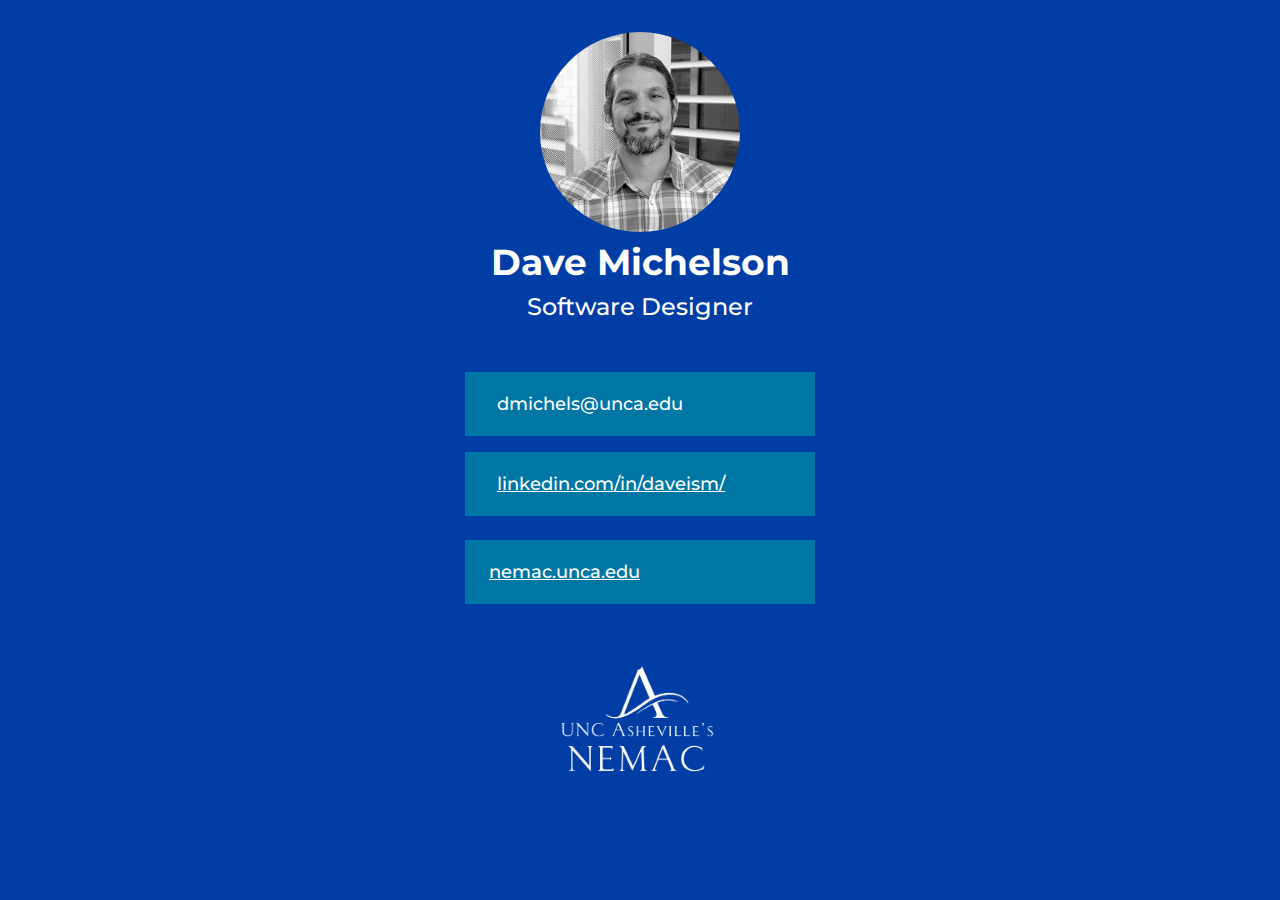
==== index.html @ eaa59938 "Update index.html" ====
<html lang="en">
<head>
  <meta charset="utf-8">
  <meta http-equiv="x-ua-compatible" content="ie=edge"/>
  <meta name="viewport" content="width=device-width, initial-scale=1, shrink-to-fit=no"/>
  <meta data-react-helmet="true" name="viewport" content="minimum-scale=1, initial-scale=1, width=device-width"/>
  <title>Dave Michelson Virtual Card</title>
  <meta name="description" content="Dave Michelson Virtual Card">
  <meta name="author" content="Daveism">
  <link href="https://fonts.googleapis.com/css?family=Montserrat&display=swap" rel="stylesheet">

  <link rel="stylesheet" href="https://cdnjs.cloudflare.com/ajax/libs/font-awesome/6.2.0/css/all.min.css" integrity="sha512-xh6O/CkQoPOWDdYTDqeRdPCVd1SpvCA9XXcUnZS2FmJNp1coAFzvtCN9BmamE+4aHK8yyUHUSCcJHgXloTyT2A==" crossorigin="anonymous" referrerpolicy="no-referrer" />

  <style>
  /*
  Figma Background for illustrative/preview purposes only.
  You can remove this style tag with no consequence
  */
  body {background: #003DA5; }

  a:link {
    color: #FFFFFF;
  }
  a:visited {
    color: #FFFFFF;
  }

</style>

</head>

<body style="background: #003DA5; font-family: 'Montserrat'; color: #FFFFFF"; height: 100%; width: 100%>
  <div style="display: flex; align-content: center; justify-content: center; flex-wrap: wrap;">
    <div style="max-width: 350px; max-height: 800px; padding: 8px; display: flex; align-content: center; justify-content: center; flex-wrap: wrap;">
      <div style="width: 100%; margin-top: 16px; display: flex; align-content: center; justify-content: center;">
        <img style="width: 200px; height: auto; border-radius: 200px;" src="./images/daveism.png" alt="daves pict">
      </div>
      <div style="width: 100%; margin-top: 8px; display: flex; align-items: center; justify-content: center;font-style: normal; font-weight: 700; font-size: 36px; line-height: 44px;">
        Dave Michelson
      </div>
      <div style="margin-top: 8px; width: 100%; display: flex; align-items: flex-start;; justify-content: center;font-style: normal; font-weight: 500; font-size: 24px; height: 64px;">
        Software Designer
      </div>
      <div style="background: #0076A5; margin-top: 16px; width: 100%; display: flex; align-items: center; justify-content: flex-start;font-style: normal; font-weight: 500; font-size: 18px; height: 64px;">
        <i class="fa-solid fa-envelope" style="padding-left: 16px; padding-right: 16px;"></i><span >dmichels@unca.edu</span>
      </div>
      <div style="background: #0076A5; margin-top: 16px; width: 100%; display: flex; align-items: center; justify-content: flex-start;font-style: normal; font-weight: 500; font-size: 18px; height: 64px;">
        <i class="fa-brands fa-linkedin" style="padding-left: 16px; padding-right: 16px;"></i><a href="https://www.linkedin.com/in/daveism/"  >linkedin.com/in/daveism/</a>
      </div>
      <div style="background: #0076A5; margin-top: 24px; width: 100%; display: flex; align-items: center; justify-content: flex-start;font-style: normal; font-weight: 500; font-size: 18px; height: 64px;">
        <i class="fa-solid fa-globe" style="padding-left: 16px; padding-right: 8px;"></i><a href="https://nemac.unca.edu/"  >nemac.unca.edu</a>
      </div>

      <div style="width: 100%; margin-top: 40px; display: flex; align-content: center; justify-content: center;">
        <img style="width: 200px; height: auto;" src="./images/nemac.png" alt="nemac log">
      </div>

    </div>
  </div>
</body>
</html>
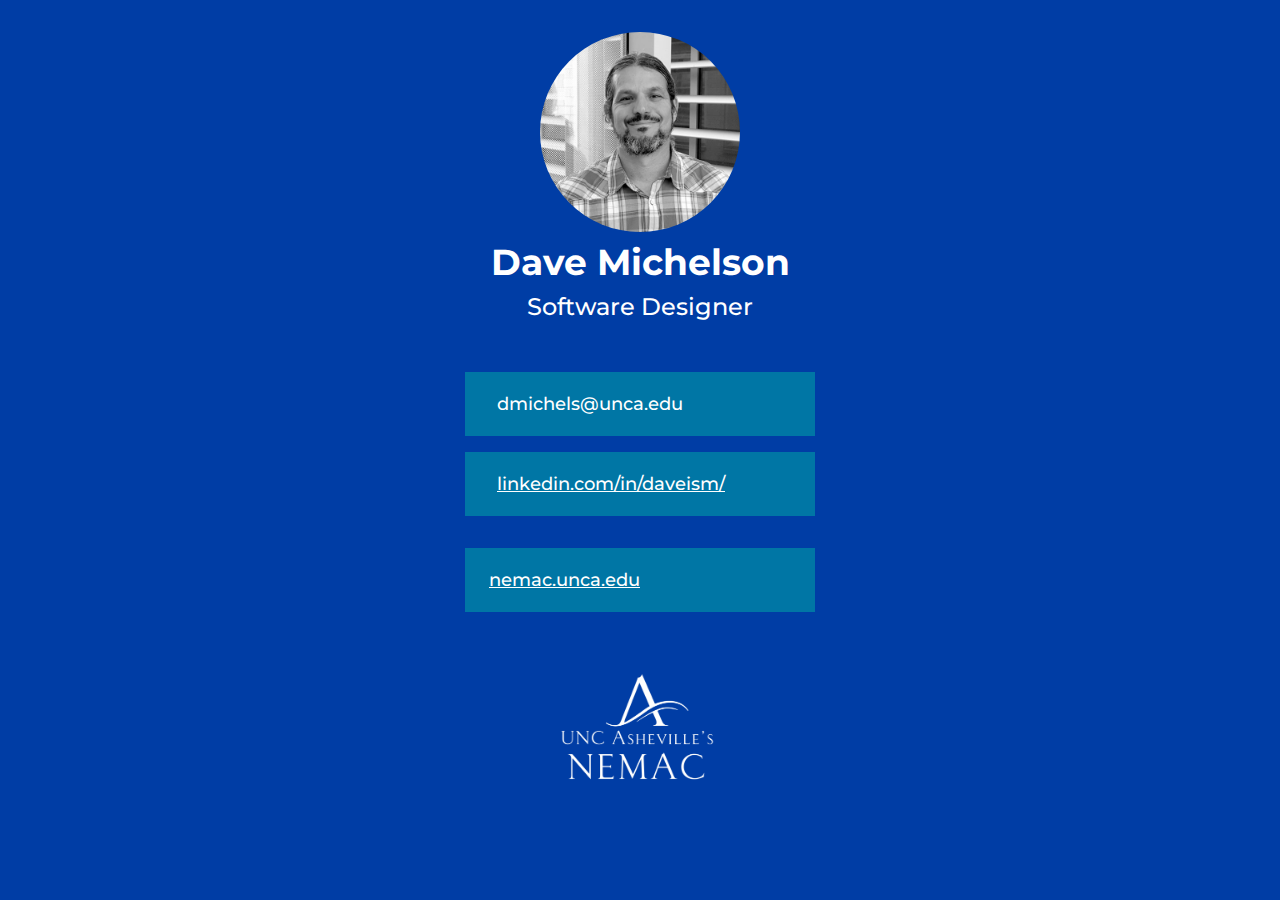
==== commit dfdb1142: "Update index.html" ====
--- a/index.html
+++ b/index.html
@@ -47,7 +47,7 @@
       <div style="background: #0076A5; margin-top: 16px; width: 100%; display: flex; align-items: center; justify-content: flex-start;font-style: normal; font-weight: 500; font-size: 18px; height: 64px;">
         <i class="fa-brands fa-linkedin" style="padding-left: 16px; padding-right: 16px;"></i><a href="https://www.linkedin.com/in/daveism/"  >linkedin.com/in/daveism/</a>
       </div>
-      <div style="background: #0076A5; margin-top: 24px; width: 100%; display: flex; align-items: center; justify-content: flex-start;font-style: normal; font-weight: 500; font-size: 18px; height: 64px;">
+      <div style="background: #0076A5; margin-top: 32px; width: 100%; display: flex; align-items: center; justify-content: flex-start;font-style: normal; font-weight: 500; font-size: 18px; height: 64px;">
         <i class="fa-solid fa-globe" style="padding-left: 16px; padding-right: 8px;"></i><a href="https://nemac.unca.edu/"  >nemac.unca.edu</a>
       </div>
 
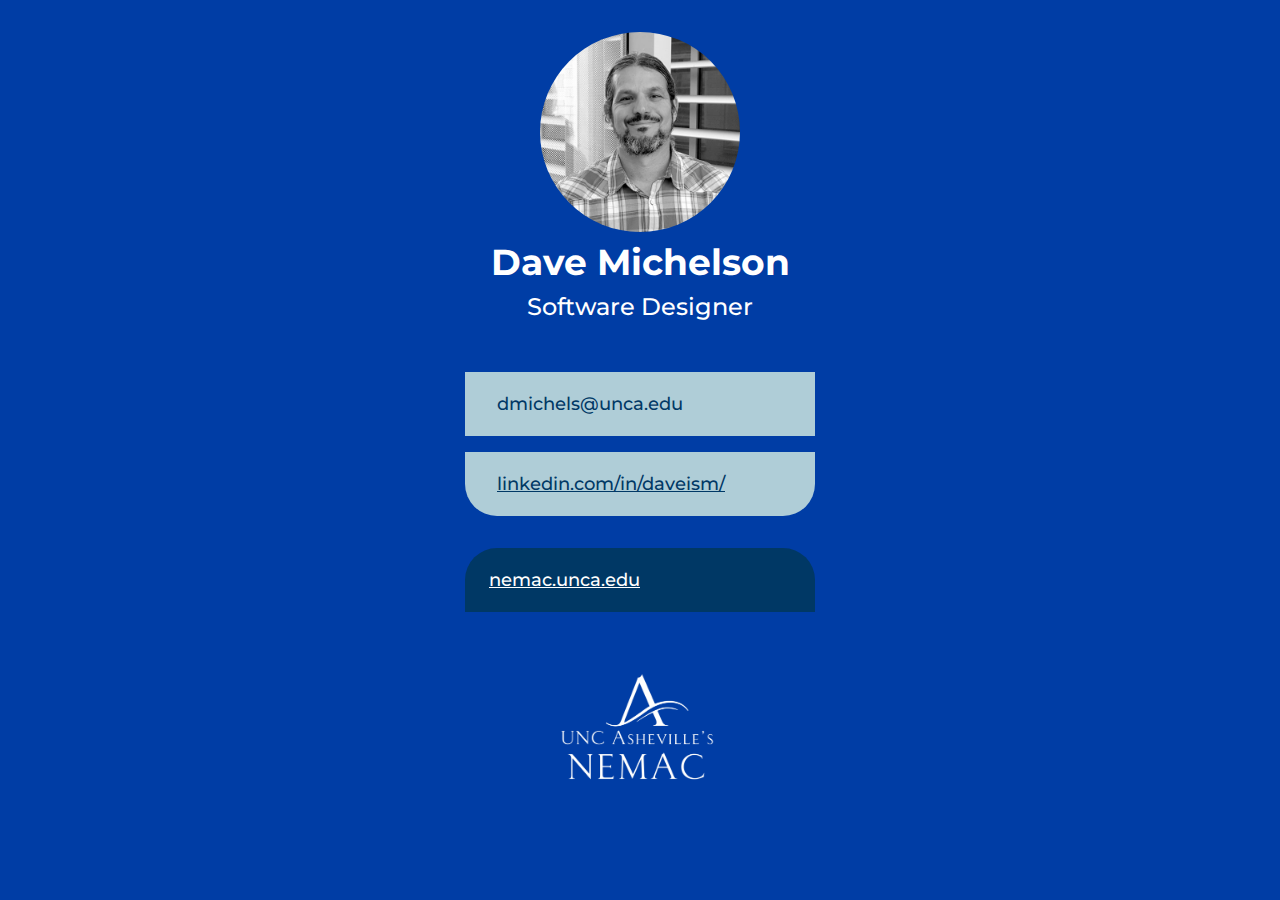
==== commit 6ae6f162: "a" ====
--- a/index.html
+++ b/index.html
@@ -19,10 +19,19 @@
   body {background: #003DA5; }
 
   a:link {
+    color: #003865;
+  }
+  a:visited {
+    color: #003865;
+  }
+
+  a.light:link {
     color: #FFFFFF;
   }
-  a:visited {
+
+  a.light:visited {
     color: #FFFFFF;
+  }
   }
 
 </style>
@@ -41,14 +50,16 @@
       <div style="margin-top: 8px; width: 100%; display: flex; align-items: flex-start;; justify-content: center;font-style: normal; font-weight: 500; font-size: 24px; height: 64px;">
         Software Designer
       </div>
-      <div style="background: #0076A5; margin-top: 16px; width: 100%; display: flex; align-items: center; justify-content: flex-start;font-style: normal; font-weight: 500; font-size: 18px; height: 64px;">
+
+      <div style="color: #003865; border-radius: 0px 0px 0px 0px; background: #AFCDD7; margin-top: 16px; width: 100%; display: flex; align-items: center; justify-content: flex-start;font-style: normal; font-weight: 500; font-size: 18px; height: 64px;">
         <i class="fa-solid fa-envelope" style="padding-left: 16px; padding-right: 16px;"></i><span >dmichels@unca.edu</span>
       </div>
-      <div style="background: #0076A5; margin-top: 16px; width: 100%; display: flex; align-items: center; justify-content: flex-start;font-style: normal; font-weight: 500; font-size: 18px; height: 64px;">
+      <div style="color: #003865; border-radius: 0px 0px 32px 32px; background: #AFCDD7; margin-top: 16px; width: 100%; display: flex; align-items: center; justify-content: flex-start;font-style: normal; font-weight: 500; font-size: 18px; height: 64px;">
         <i class="fa-brands fa-linkedin" style="padding-left: 16px; padding-right: 16px;"></i><a href="https://www.linkedin.com/in/daveism/"  >linkedin.com/in/daveism/</a>
       </div>
-      <div style="background: #0076A5; margin-top: 32px; width: 100%; display: flex; align-items: center; justify-content: flex-start;font-style: normal; font-weight: 500; font-size: 18px; height: 64px;">
-        <i class="fa-solid fa-globe" style="padding-left: 16px; padding-right: 8px;"></i><a href="https://nemac.unca.edu/"  >nemac.unca.edu</a>
+
+      <div style="color: #FFFFFF; border-radius: 32px 32px 0px 0px; background: #003865; margin-top: 32px; width: 100%; display: flex; align-items: center; justify-content: flex-start;font-style: normal; font-weight: 500; font-size: 18px; height: 64px;">
+        <i class="fa-solid fa-globe" style="padding-left: 16px; padding-right: 8px;"></i><a class="light" href="https://nemac.unca.edu/"  >nemac.unca.edu</a>
       </div>
 
       <div style="width: 100%; margin-top: 40px; display: flex; align-content: center; justify-content: center;">
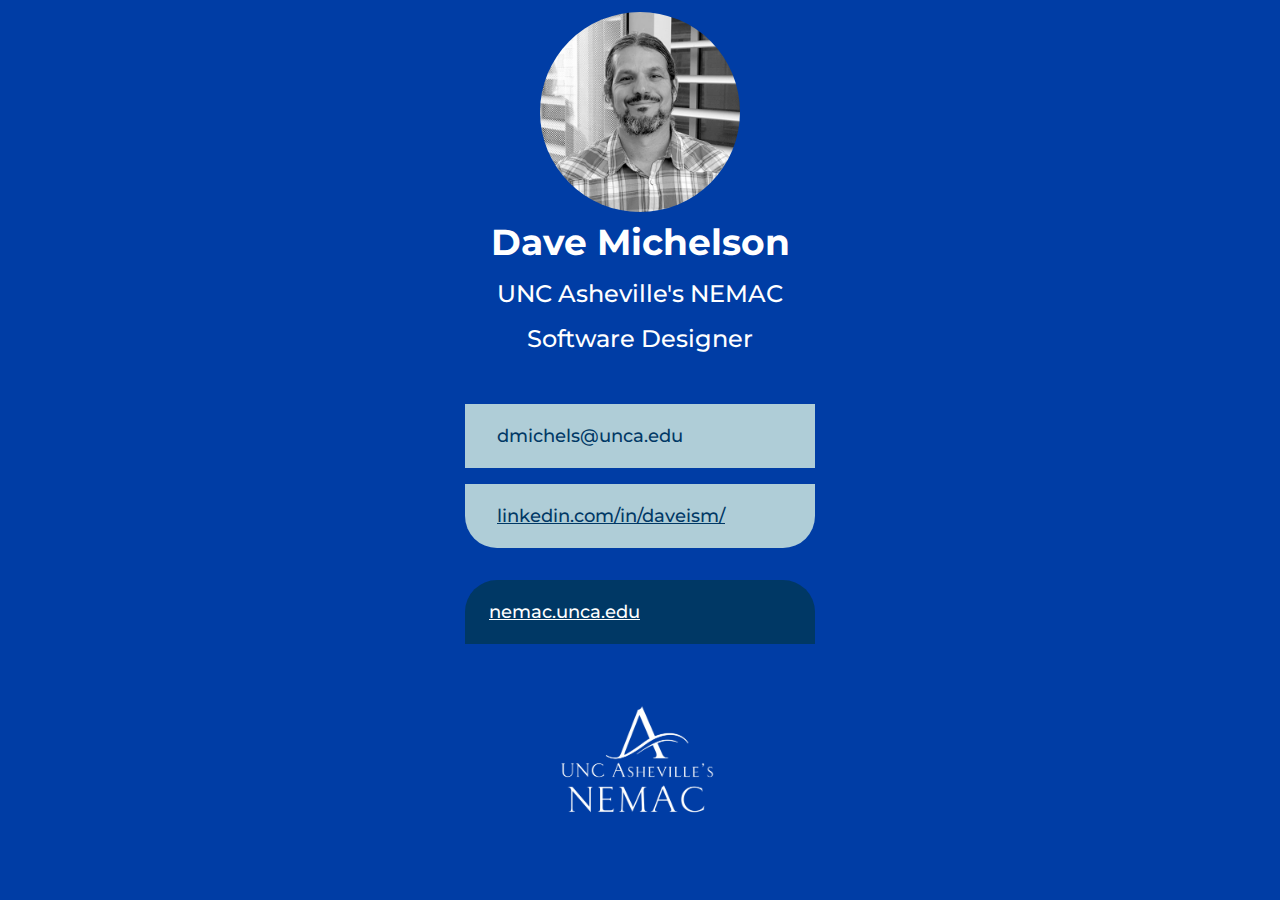
==== commit ebca3905: "Update index.html" ====
--- a/index.html
+++ b/index.html
@@ -12,58 +12,56 @@
   <link rel="stylesheet" href="https://cdnjs.cloudflare.com/ajax/libs/font-awesome/6.2.0/css/all.min.css" integrity="sha512-xh6O/CkQoPOWDdYTDqeRdPCVd1SpvCA9XXcUnZS2FmJNp1coAFzvtCN9BmamE+4aHK8yyUHUSCcJHgXloTyT2A==" crossorigin="anonymous" referrerpolicy="no-referrer" />
 
   <style>
-  /*
-  Figma Background for illustrative/preview purposes only.
-  You can remove this style tag with no consequence
-  */
-  body {background: #003DA5; }
+    body {background: #003DA5; }
+    a:link { color: #003865; }
+    a:visited { color: #003865;  }
+    a.lightLink:link { color: #FFFFFF; }
+    a.lightLink:visited { color: #FFFFFF; }
 
-  a:link {
-    color: #003865;
-  }
-  a:visited {
-    color: #003865;
-  }
+    .flexCenter { display: flex; align-content: center; justify-content: center; }
+    .flexLeft { display: flex; align-items: center; justify-content: flex-start; }
 
-  a.light:link {
-    color: #FFFFFF;
-  }
+    .light { color: #003865; background: #AFCDD7;}
+    .dark { color: #FFFFFF; background: #003865;}
 
-  a.light:visited {
-    color: #FFFFFF;
-  }
-  }
+    .fontNormal { font-style: normal; font-weight: 500; font-size: 18px; }
+    .fontName { font-style: normal; font-weight: 700; font-size: 36px; line-height: 44px; }
+    .fontOffice { font-style: normal; font-weight: 500; font-size: 24px; line-height: 44px; }
+    .fontPosition { font-style: normal; font-weight: 500; font-size: 24px; height: 64px; }
 
 </style>
 
 </head>
 
-<body style="background: #003DA5; font-family: 'Montserrat'; color: #FFFFFF"; height: 100%; width: 100%>
-  <div style="display: flex; align-content: center; justify-content: center; flex-wrap: wrap;">
-    <div style="max-width: 350px; max-height: 800px; padding: 8px; display: flex; align-content: center; justify-content: center; flex-wrap: wrap;">
-      <div style="width: 100%; margin-top: 16px; display: flex; align-content: center; justify-content: center;">
+<body style="background: #003DA5; font-family: 'Montserrat'; color: #FFFFFF;">
+  <div class="flexCenter " style="flex-wrap: wrap;">
+    <div class="flexCenter " style="max-width: 350px; max-height: 800px; padding: 8px;  flex-wrap: wrap;">
+      <div class="flexCenter " style="width: 100%; margin-top: 16px;">
         <img style="width: 200px; height: auto; border-radius: 200px;" src="./images/daveism.png" alt="daves pict">
       </div>
-      <div style="width: 100%; margin-top: 8px; display: flex; align-items: center; justify-content: center;font-style: normal; font-weight: 700; font-size: 36px; line-height: 44px;">
+      <div class="flexCenter fontName" style="width: 100%; margin-top: 8px;">
         Dave Michelson
       </div>
-      <div style="margin-top: 8px; width: 100%; display: flex; align-items: flex-start;; justify-content: center;font-style: normal; font-weight: 500; font-size: 24px; height: 64px;">
+      <div class="flexCenter fontOffice" style="margin-top: 8px; width: 100%;">
+        UNC Asheville's NEMAC
+      </div>
+      <div class="flexCenter fontPosition" style="margin-top: 8px; width: 100%;">
         Software Designer
       </div>
 
-      <div style="color: #003865; border-radius: 0px 0px 0px 0px; background: #AFCDD7; margin-top: 16px; width: 100%; display: flex; align-items: center; justify-content: flex-start;font-style: normal; font-weight: 500; font-size: 18px; height: 64px;">
+      <div class="flexLeft light fontNormal" style=" border-radius: 0px 0px 0px 0px; margin-top: 16px; width: 100%; height: 64px;">
         <i class="fa-solid fa-envelope" style="padding-left: 16px; padding-right: 16px;"></i><span >dmichels@unca.edu</span>
       </div>
-      <div style="color: #003865; border-radius: 0px 0px 32px 32px; background: #AFCDD7; margin-top: 16px; width: 100%; display: flex; align-items: center; justify-content: flex-start;font-style: normal; font-weight: 500; font-size: 18px; height: 64px;">
+      <div class="flexLeft light fontNormal" style="border-radius: 0px 0px 32px 32px; margin-top: 16px; width: 100%; height: 64px;">
         <i class="fa-brands fa-linkedin" style="padding-left: 16px; padding-right: 16px;"></i><a href="https://www.linkedin.com/in/daveism/"  >linkedin.com/in/daveism/</a>
       </div>
 
-      <div style="color: #FFFFFF; border-radius: 32px 32px 0px 0px; background: #003865; margin-top: 32px; width: 100%; display: flex; align-items: center; justify-content: flex-start;font-style: normal; font-weight: 500; font-size: 18px; height: 64px;">
-        <i class="fa-solid fa-globe" style="padding-left: 16px; padding-right: 8px;"></i><a class="light" href="https://nemac.unca.edu/"  >nemac.unca.edu</a>
+      <div class="flexLeft dark fontNormal" style=" border-radius: 32px 32px 0px 0px;  margin-top: 32px; width: 100%; height: 64px;">
+        <i class="fa-solid fa-globe" style="padding-left: 16px; padding-right: 8px;"></i><a class="lightLink" href="https://nemac.unca.edu/"  >nemac.unca.edu</a>
       </div>
 
-      <div style="width: 100%; margin-top: 40px; display: flex; align-content: center; justify-content: center;">
-        <img style="width: 200px; height: auto;" src="./images/nemac.png" alt="nemac log">
+      <div class="flexCenter " style="width: 100%; margin-top: 40px;">
+        <img style="width: 200px; height: auto;" src="./images/nemac.png" alt="nemac logo">
       </div>
 
     </div>
